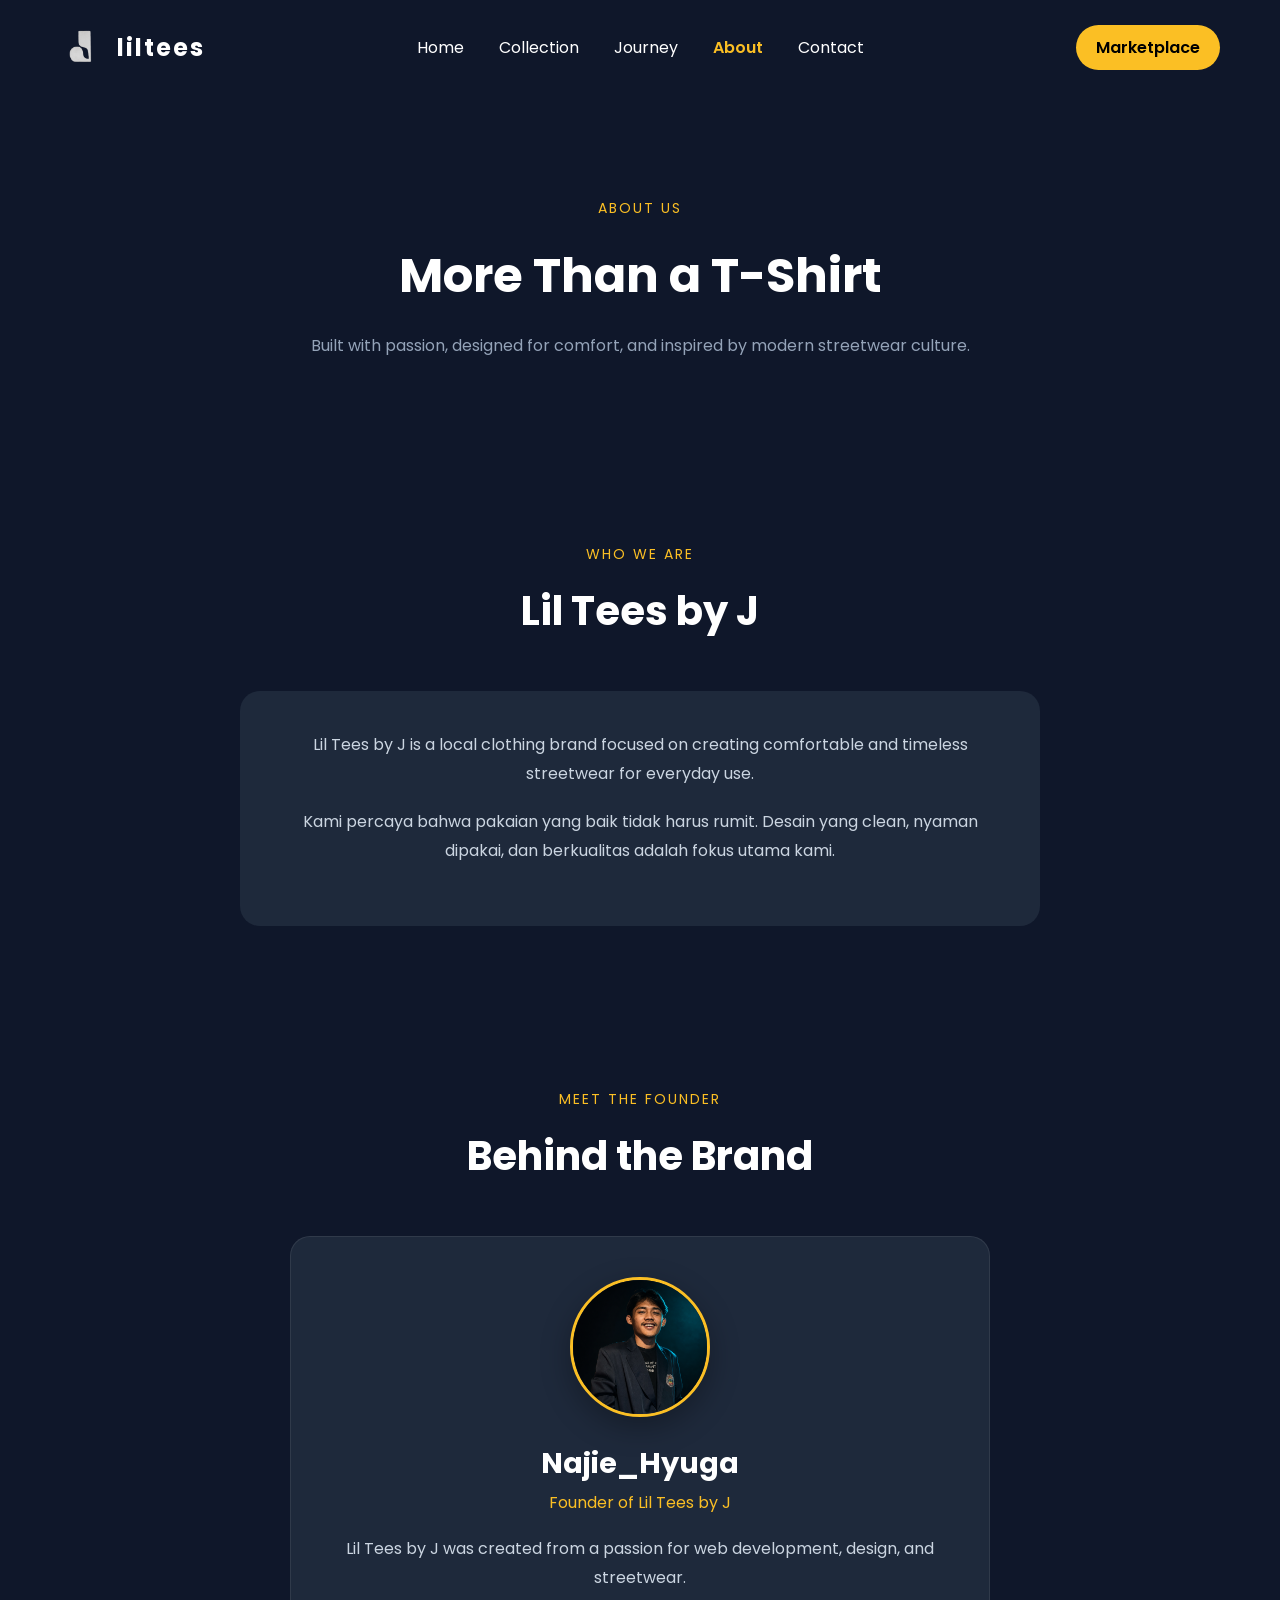
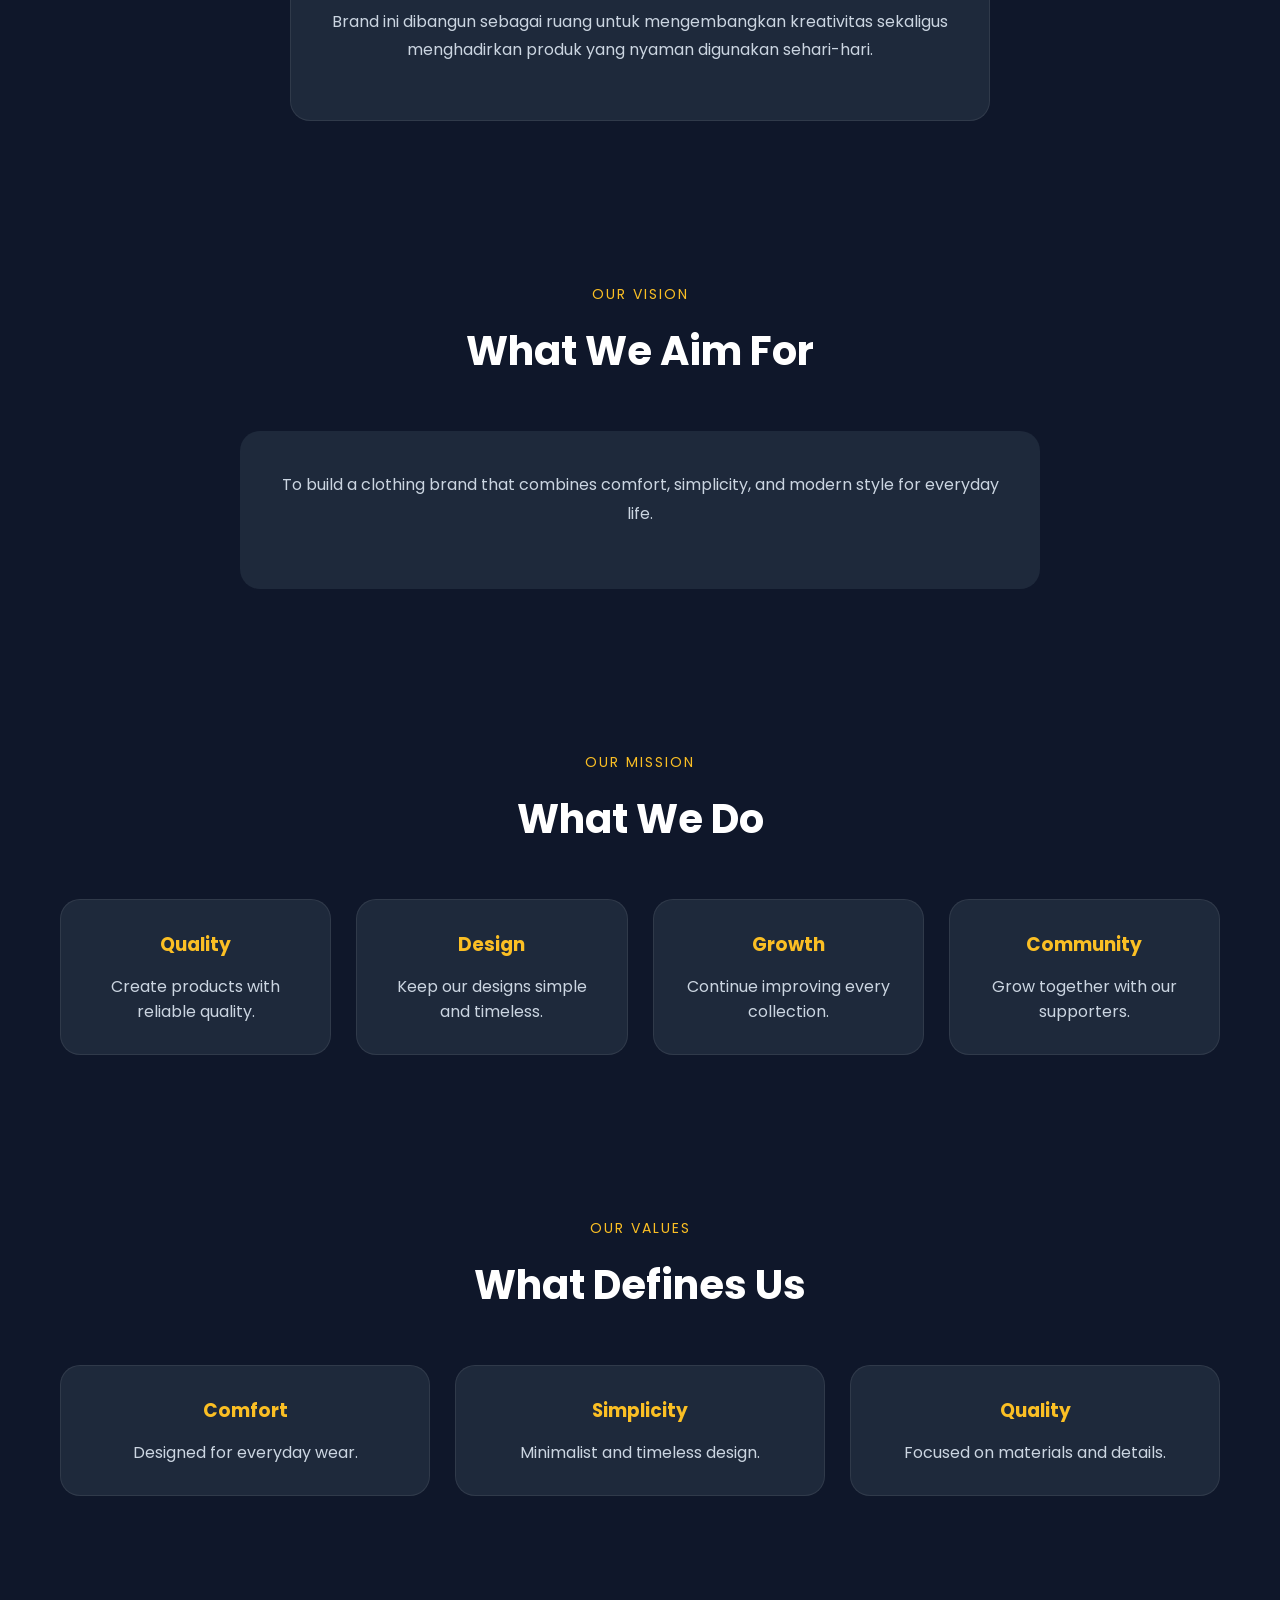
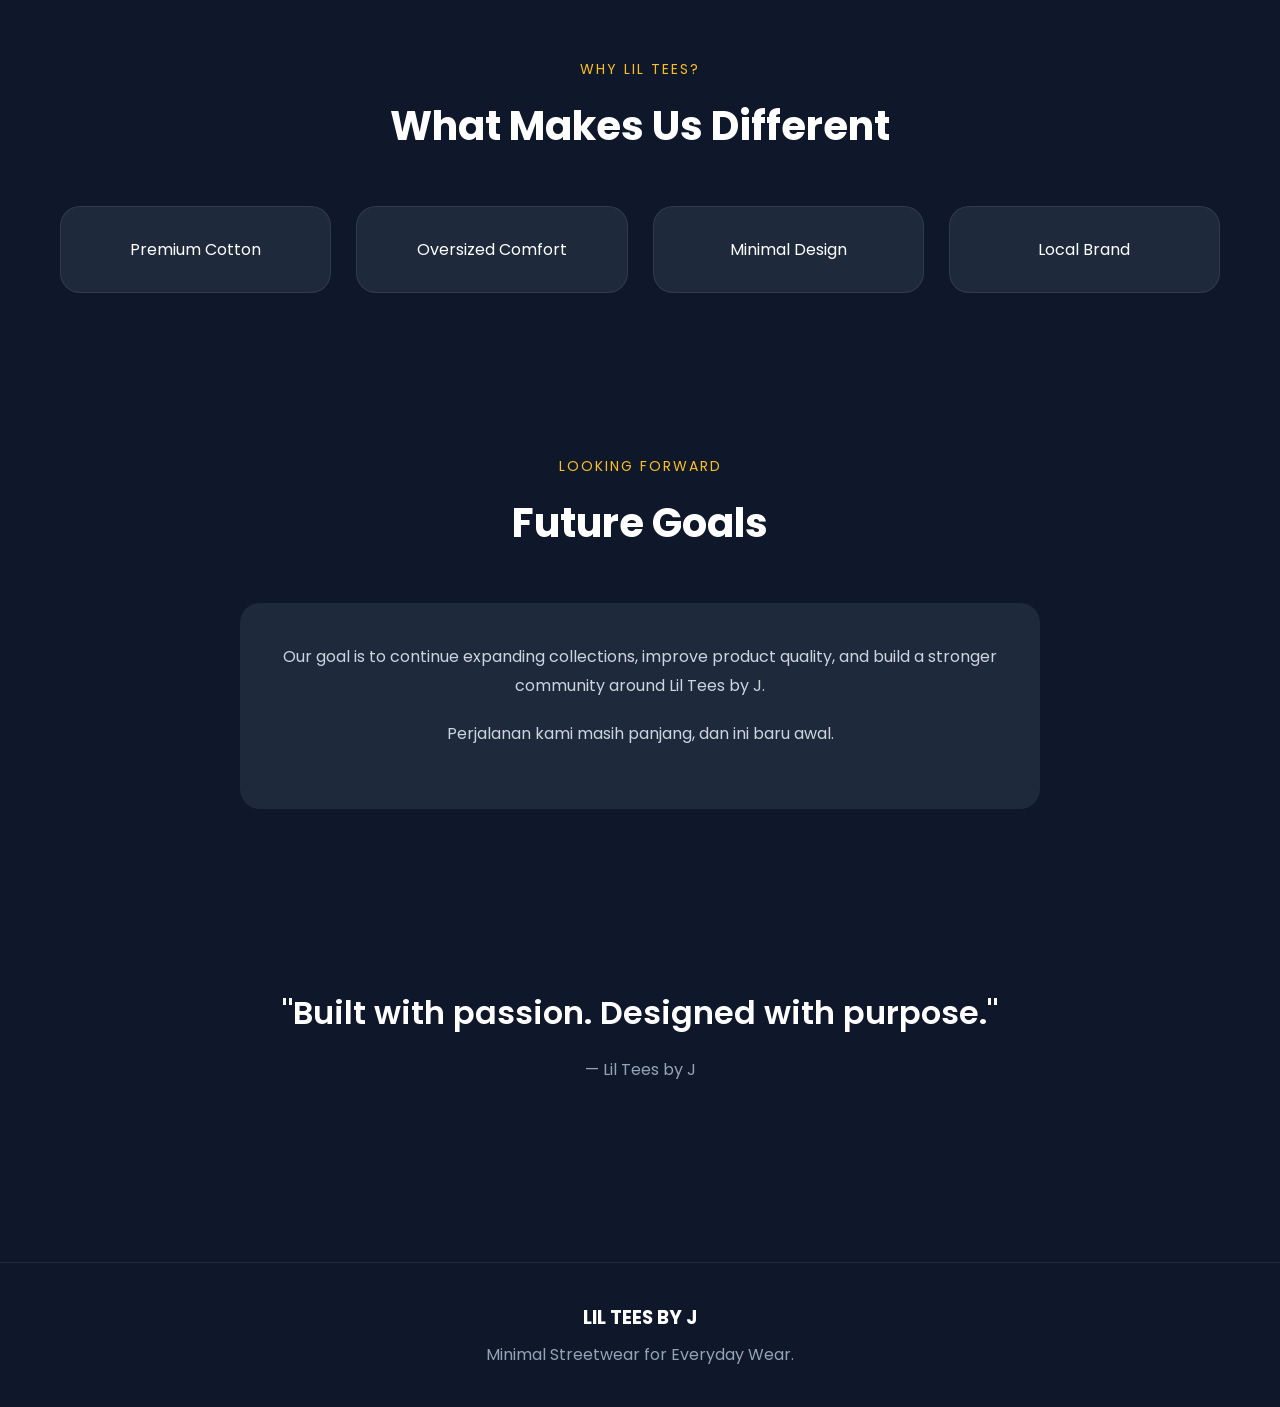
==== about.html @ be2c329d "initial commit" ====
<!DOCTYPE html>
<html lang="id">
<head>
    <meta charset="UTF-8">
    <meta name="viewport" content="width=device-width, initial-scale=1.0">
    <title>About | Lil Tees by J</title>

    <link rel="stylesheet" href="style.css">

    <link href="https://fonts.googleapis.com/css2?family=Poppins:wght@300;400;500;600;700&display=swap" rel="stylesheet">
</head>
<body>

<header>

    <nav class="navbar">

        <div class="logo">
            <a href="index.html">
            
                <img src="images/logofooter.png" alt="Lil Tees Logo">
        
                <span>liltees</span>
        
            </a>
        </div>

        <ul class="nav-links">
            <li><a href="index.html">Home</a></li>
            <li><a href="collection.html">Collection</a></li>
            <li><a href="journey.html">Journey</a></li>
            <li><a class="active" href="about.html">About</a></li>
            <li><a href="contact.html">Contact</a></li>
        </ul>

        <a href="marketplace.html" class="market-btn">
            Marketplace
        </a>

    </nav>

</header>

<!-- HERO -->

<section class="about-hero">

    <span>ABOUT US</span>

    <h1>
        More Than a T-Shirt
    </h1>

    <p>
        Built with passion, designed for comfort,
        and inspired by modern streetwear culture.
    </p>

</section>

<!-- WHO WE ARE -->

<section class="about-section">

    <div class="section-title">
        <span>WHO WE ARE</span>
        <h2>Lil Tees by J</h2>
    </div>

    <div class="about-card">

        <p>
            Lil Tees by J is a local clothing brand focused on
            creating comfortable and timeless streetwear for
            everyday use.
        </p>

        <p>
            Kami percaya bahwa pakaian yang baik tidak harus
            rumit. Desain yang clean, nyaman dipakai, dan
            berkualitas adalah fokus utama kami.
        </p>

    </div>

</section>

<!-- FOUNDER -->

<section class="about-section">

    <div class="section-title">
        <span>MEET THE FOUNDER</span>
        <h2>Behind the Brand</h2>
    </div>

    <div class="founder-card">

        <!-- Nanti bisa diganti foto owner -->
        <img src="images/profil1.png" alt="Najie_Hyuga" class="founder-photo">

        <h3>Najie_Hyuga</h3>

        <span>Founder of Lil Tees by J</span>

        <p>
            Lil Tees by J was created from a passion for
            web development, design, and streetwear.
        </p>

        <p>
            Brand ini dibangun sebagai ruang untuk
            mengembangkan kreativitas sekaligus menghadirkan
            produk yang nyaman digunakan sehari-hari.
        </p>

    </div>

</section>

<!-- VISION -->

<section class="about-section">

    <div class="section-title">
        <span>OUR VISION</span>
        <h2>What We Aim For</h2>
    </div>

    <div class="about-card">

        <p>
            To build a clothing brand that combines comfort,
            simplicity, and modern style for everyday life.
        </p>

    </div>

</section>

<!-- MISSION -->

<section class="about-section">

    <div class="section-title">
        <span>OUR MISSION</span>
        <h2>What We Do</h2>
    </div>

    <div class="mission-grid">

        <div class="mission-card">
            <h3>Quality</h3>
            <p>Create products with reliable quality.</p>
        </div>

        <div class="mission-card">
            <h3>Design</h3>
            <p>Keep our designs simple and timeless.</p>
        </div>

        <div class="mission-card">
            <h3>Growth</h3>
            <p>Continue improving every collection.</p>
        </div>

        <div class="mission-card">
            <h3>Community</h3>
            <p>Grow together with our supporters.</p>
        </div>

    </div>

</section>

<!-- VALUES -->

<section class="about-section">

    <div class="section-title">
        <span>OUR VALUES</span>
        <h2>What Defines Us</h2>
    </div>

    <div class="values-grid">

        <div class="value-card">
            <h3>Comfort</h3>
            <p>Designed for everyday wear.</p>
        </div>

        <div class="value-card">
            <h3>Simplicity</h3>
            <p>Minimalist and timeless design.</p>
        </div>

        <div class="value-card">
            <h3>Quality</h3>
            <p>Focused on materials and details.</p>
        </div>

    </div>

</section>

<!-- WHY US -->

<section class="about-section">

    <div class="section-title">
        <span>WHY LIL TEES?</span>
        <h2>What Makes Us Different</h2>
    </div>

    <div class="why-grid">

        <div class="why-card">Premium Cotton</div>
        <div class="why-card">Oversized Comfort</div>
        <div class="why-card">Minimal Design</div>
        <div class="why-card">Local Brand</div>

    </div>

</section>

<!-- FUTURE -->

<section class="about-section">

    <div class="section-title">
        <span>LOOKING FORWARD</span>
        <h2>Future Goals</h2>
    </div>

    <div class="about-card">

        <p>
            Our goal is to continue expanding collections,
            improve product quality, and build a stronger
            community around Lil Tees by J.
        </p>

        <p>
            Perjalanan kami masih panjang, dan ini baru awal.
        </p>

    </div>

</section>

<!-- QUOTE -->

<section class="quote-section">

    <blockquote>
        "Built with passion. Designed with purpose."
    </blockquote>

    <p>
        — Lil Tees by J
    </p>

</section>

<footer>

    <h3>LIL TEES BY J</h3>

    <p>
        Minimal Streetwear for Everyday Wear.
    </p>

</footer>

</body>
</html>
---- style.css ----
/* ===================================
   GLOBAL
=================================== */

*{
    margin:0;
    padding:0;
    box-sizing:border-box;
    font-family:'Poppins',sans-serif;
}

html{
    scroll-behavior:smooth;
}

body{
    background:#0f172a;
    color:white;
    min-height:100vh;
}

.active{
    color:#fbbf24 !important;
    font-weight:600;
}

/* ===================================
   NAVBAR
=================================== */

.navbar{
    max-width:1200px;
    margin:auto;
    padding:25px 20px;

    display:flex;
    justify-content:space-between;
    align-items:center;
}

.logo a{
    display:flex;
    align-items:center;
    gap:12px;

    text-decoration:none;
    color:white;

    font-size:1.5rem;
    font-weight:700;
    letter-spacing:2px;
}

.logo:hover img{
    transform:rotate(5deg) scale(1.05);
}

.logo img{
    width:45px;
    height:45px;

    object-fit:contain;

    transition:.3s ease;
}

.nav-links{
    display:flex;
    gap:35px;
    list-style:none;
}

.nav-links a{
    text-decoration:none;
    color:white;
    transition:.3s ease;
}

.nav-links a:hover{
    color:#fbbf24;
}

.market-btn{
    text-decoration:none;
    color:black;
    background:#fbbf24;
    padding:10px 20px;
    border-radius:50px;
    font-weight:600;
    transition:.3s ease;
}

.market-btn:hover{
    transform:translateY(-2px);
}

/* ===================================
   HERO
=================================== */

.hero{
    max-width:1200px;
    margin:auto;
    min-height:85vh;

    display:flex;
    align-items:center;
    justify-content:space-between;

    padding:20px;
}

.hero-content{
    flex:1;
}

.tag{
    color:#fbbf24;
    font-size:14px;
    letter-spacing:2px;
}

.hero-content h1{
    font-size:4rem;
    line-height:1.1;
    margin:20px 0;
}

.hero-content p{
    max-width:500px;
    color:#cbd5e1;
    line-height:1.8;
    margin-bottom:30px;
}

.hero-features{
    display:flex;
    gap:15px;
    margin:20px 0;
    flex-wrap:wrap;
}

.hero-features span{
    background:#1e293b;
    padding:8px 15px;
    border-radius:50px;
    font-size:14px;
}

.hero-buttons{
    display:flex;
    gap:15px;
}

.btn-primary{
    background:#fbbf24;
    color:black;
    padding:14px 28px;
    border-radius:50px;
    text-decoration:none;
    font-weight:600;
    transition:.3s ease;
}

.btn-primary:hover{
    transform:translateY(-3px);
}

.btn-secondary{
    border:1px solid white;
    color:white;
    padding:14px 28px;
    border-radius:50px;
    text-decoration:none;
    transition:.3s ease;
}

.btn-secondary:hover{
    background:white;
    color:#0f172a;
}

.hero-image{
    flex:1;
    display:flex;
    justify-content:center;
}

.hero-image img{
    width:100%;
    max-width:500px;
}

/* ===================================
   SECTION TITLE
=================================== */

.section-title{
    text-align:center;
    margin-bottom:50px;
}

.section-title span{
    color:#fbbf24;
    font-size:14px;
    letter-spacing:2px;
}

.section-title h2{
    font-size:2.5rem;
    margin:15px 0;
}

.section-title p{
    color:#94a3b8;
}

/* ===================================
   FEATURED PRODUCT
=================================== */

.featured{
    max-width:1200px;
    margin:auto;
    padding:100px 20px;
}

.featured-card{
    max-width:450px;
    margin:auto;

    background:#1e293b;
    padding:35px;

    border-radius:20px;

    border:1px solid rgba(255,255,255,.08);

    transition:.4s ease;
}

.featured-card:hover{
    transform:translateY(-10px);

    border-color:#fbbf24;

    box-shadow:
        0 15px 40px rgba(0,0,0,.35);
}

.featured-card img{
    width:320px;
    max-width:100%;

    display:block;
    margin:auto auto 25px;

    transition:.4s ease;
}

.featured-card:hover img{
    transform:scale(1.08);
}

.featured-card h3{
    font-size:1.8rem;
    margin-bottom:15px;
}

.featured-card p{
    color:#cbd5e1;
    line-height:1.8;

    margin-bottom:30px;
}

.featured-card .btn-primary{
    display:inline-block;
}

/* ===================================
   ABOUT PREVIEW
=================================== */

.about-preview{
    max-width:900px;
    margin:auto;
    padding:100px 20px;
    text-align:center;
}

.about-preview p{
    max-width:700px;
    margin:20px auto 35px;

    color:#cbd5e1;
    line-height:1.8;
}

/* ===================================
   MARKETPLACE PAGE
=================================== */

.marketplace-page{
    max-width:1200px;
    margin:auto;
    padding:100px 20px;
    text-align:center;
}

.marketplace-page h1{
    font-size:3rem;
    margin-bottom:15px;
}

.marketplace-page p{
    color:#cbd5e1;
}

.market-grid{
    margin-top:50px;

    display:grid;
    grid-template-columns:repeat(auto-fit,minmax(220px,1fr));
    gap:25px;
}

.market-card{
    background:#1e293b;

    padding:30px;

    border-radius:20px;

    text-decoration:none;
    color:white;

    border:1px solid rgba(255,255,255,.08);

    transition:.3s ease;
}

.market-card:hover{
    transform:translateY(-8px);
    border-color:#fbbf24;
}

.market-card img{
    width:80px;
    margin-bottom:15px;
}

.market-card h3{
    margin-top:10px;
}

/* ===================================
   FOOTER
=================================== */

footer{
    text-align:center;
    padding:40px 20px;

    border-top:1px solid rgba(255,255,255,.08);

    margin-top:80px;
}

footer h3{
    margin-bottom:10px;
}

footer p{
    color:#94a3b8;
    margin-top:10px;
}

/* ===================================
   COLLECTION PAGE
=================================== */

.collection-header{
    max-width:900px;
    margin:auto;
    padding:100px 20px 60px;
    text-align:center;
}

.collection-header span{
    color:#fbbf24;
    font-size:14px;
    letter-spacing:2px;
}

.collection-header h1{
    font-size:3rem;
    margin:20px 0;
}

.collection-header p{
    color:#94a3b8;
    line-height:1.8;
}

/* ===================================
   AVAILABLE PRODUCT
=================================== */

.available-product{
    max-width:1200px;
    margin:auto;
    padding:40px 20px 100px;
}

.available-card{
    max-width:500px;
    margin:auto;

    background:#1e293b;

    padding:40px;

    border-radius:20px;

    border:1px solid rgba(255,255,255,.08);

    text-align:center;

    transition:.4s ease;
}

.available-card:hover{
    transform:translateY(-10px);

    border-color:#fbbf24;

    box-shadow:
        0 15px 40px rgba(0,0,0,.35);
}

.available-card img{
    width:350px;
    max-width:100%;

    display:block;
    margin:auto auto 25px;

    transition:.4s ease;
}

.available-card:hover img{
    transform:scale(1.08);
}

.available-card h3{
    margin-bottom:15px;
}

.available-card p{
    color:#cbd5e1;
    line-height:1.8;

    margin-bottom:20px;
}

.price{
    font-size:2rem;
    font-weight:700;

    margin-bottom:30px;

    color:#fbbf24;
}

/* ===================================
   UPCOMING COLLECTION
=================================== */

.upcoming{
    max-width:1200px;
    margin:auto;
    padding:100px 20px;
}

.upcoming-grid{
    display:grid;
    grid-template-columns:repeat(3,1fr);
    gap:30px;
}

.coming-card{
    position:relative;

    background:#1e293b;

    border-radius:20px;

    overflow:hidden;

    border:1px solid rgba(255,255,255,.08);

    transition:.3s ease;

    text-align:center;
}

.coming-card:hover{
    transform:translateY(-8px);

    border-color:#fbbf24;
}

.coming-card img{
    width:100%;
    height:350px;

    object-fit:cover;

    filter:blur(4px) grayscale(100%);

    transition:.4s ease;
}

.coming-card:hover img{
    filter:blur(2px) grayscale(60%);
}

.coming-overlay{
    position:absolute;

    top:20px;
    right:20px;

    background:#fbbf24;
    color:black;

    padding:8px 15px;

    border-radius:50px;

    font-size:13px;
    font-weight:600;
}

.coming-card h3{
    padding:20px;
}

/* ===================================
   COLLECTION STATUS
=================================== */

.collection-status{
    max-width:800px;
    margin:auto;
    padding:100px 20px;
}

.status-list{
    display:flex;
    flex-direction:column;
    gap:20px;
}

.status-item{
    background:#1e293b;

    padding:20px 25px;

    border-radius:15px;

    display:flex;
    align-items:center;

    gap:15px;

    border:1px solid rgba(255,255,255,.08);
}

.status-item span{
    color:#fbbf24;

    font-size:1.2rem;
    font-weight:700;
}

.status-item p{
    color:white;
}

/* ===================================
   JOURNEY PAGE
=================================== */

.journey-hero{
    max-width:900px;
    margin:auto;
    text-align:center;
    padding:100px 20px;
}

.journey-hero span{
    color:#fbbf24;
    letter-spacing:2px;
    font-size:14px;
}

.journey-hero h1{
    font-size:3rem;
    margin:20px 0;
}

.journey-hero p{
    color:#94a3b8;
    line-height:1.8;
}

.origin,
.timeline,
.process,
.progress-section,
.quote-section{
    max-width:1200px;
    margin:auto;
    padding:100px 20px;
}

.origin-card{
    max-width:800px;
    margin:auto;
    text-align:center;

    background:#1e293b;
    padding:40px;
    border-radius:20px;
}

.origin-card p{
    line-height:1.8;
    color:#cbd5e1;
}

.timeline-container{
    display:grid;
    gap:25px;
}

.timeline-item{
    background:#1e293b;
    padding:25px;
    border-radius:20px;
    border-left:4px solid #fbbf24;
}

.timeline-item h3{
    color:#fbbf24;
    margin-bottom:10px;
}

.timeline-item h4{
    margin-bottom:10px;
}

.timeline-item p{
    color:#cbd5e1;
}

.process-grid{
    display:grid;
    grid-template-columns:repeat(5,1fr);
    gap:20px;
}

.process-card{
    background:#1e293b;
    padding:30px;
    border-radius:20px;
    text-align:center;
}

.process-card h3{
    color:#fbbf24;
    font-size:2rem;
    margin-bottom:10px;
}

.progress-item{
    margin-bottom:25px;
}

.progress-item p{
    margin-bottom:10px;
}

.progress-bar{
    height:12px;
    background:#1e293b;
    border-radius:50px;
    overflow:hidden;
}

.progress-fill{
    height:100%;
    background:#fbbf24;
    border-radius:50px;
}

.quote-section{
    text-align:center;
}

.quote-section blockquote{
    font-size:2rem;
    font-weight:600;
    margin-bottom:20px;
}

.quote-section p{
    color:#94a3b8;
}

/* ===================================
   ABOUT PAGE
=================================== */

.about-hero{
    max-width:900px;
    margin:auto;
    text-align:center;
    padding:100px 20px;
}

.about-hero span{
    color:#fbbf24;
    letter-spacing:2px;
    font-size:14px;
}

.about-hero h1{
    font-size:3rem;
    margin:20px 0;
}

.about-hero p{
    color:#94a3b8;
    line-height:1.8;
}

.about-section{
    max-width:1200px;
    margin:auto;
    padding:80px 20px;
}

.about-card{
    max-width:800px;
    margin:auto;

    background:#1e293b;

    padding:40px;

    border-radius:20px;

    text-align:center;
}

.founder-card{
    max-width:700px;
    margin:auto;

    background:#1e293b;

    padding:40px;

    border-radius:20px;

    text-align:center;

    border:1px solid rgba(255,255,255,.08);

    transition:.3s ease;
}

.founder-card:hover{
    transform:translateY(-8px);
    border-color:#fbbf24;
}

.founder-photo{
    width:140px;
    height:140px;

    object-fit:cover;

    border-radius:50%;

    display:block;

    margin:0 auto 25px;

    border:3px solid #fbbf24;

    transition:.3s ease;
}

.founder-card:hover .founder-photo{
    transform:scale(1.05);
}

.founder-photo{
    box-shadow:
        0 10px 30px rgba(0,0,0,.3);
}

.founder-card h3{
    font-size:1.8rem;
    margin-bottom:5px;
}

.founder-card span{
    color:#fbbf24;
    display:block;
    margin-bottom:20px;
}

.founder-card p{
    color:#cbd5e1;
    line-height:1.8;
    margin-bottom:15px;
}

.about-card p{
    color:#cbd5e1;
    line-height:1.8;
    margin-bottom:20px;
}

.mission-grid,
.values-grid,
.why-grid{
    display:grid;
    gap:25px;
}

.mission-grid{
    grid-template-columns:repeat(4,1fr);
}

.values-grid{
    grid-template-columns:repeat(3,1fr);
}

.why-grid{
    grid-template-columns:repeat(4,1fr);
}

.mission-card,
.value-card,
.why-card{
    background:#1e293b;

    padding:30px;

    border-radius:20px;

    text-align:center;

    border:1px solid rgba(255,255,255,.08);

    transition:.3s ease;
}

.mission-card:hover,
.value-card:hover,
.why-card:hover{
    transform:translateY(-8px);
    border-color:#fbbf24;
}

.mission-card h3,
.value-card h3{
    color:#fbbf24;
    margin-bottom:15px;
}

.mission-card p,
.value-card p{
    color:#cbd5e1;
}

/* ===================================
   CONTACT PAGE
=================================== */

.contact-hero{
    max-width:900px;
    margin:auto;
    text-align:center;
    padding:100px 20px;
}

.contact-hero span{
    color:#fbbf24;
    letter-spacing:2px;
    font-size:14px;
}

.contact-hero h1{
    font-size:3rem;
    margin:20px 0;
}

.contact-hero p{
    color:#94a3b8;
    line-height:1.8;
}

.contact-section{
    max-width:1200px;
    margin:auto;
    padding:50px 20px 100px;
}

.contact-grid{
    display:grid;
    grid-template-columns:repeat(2,1fr);
    gap:25px;
}

.contact-card{
    background:#1e293b;

    padding:35px;

    border-radius:20px;

    text-decoration:none;
    color:white;

    text-align:center;

    border:1px solid rgba(255,255,255,.08);

    display:flex;
    flex-direction:column;
    align-items:center;
    justify-content:center;

    min-height:250px;

    transition:.3s ease;
}

.contact-card img{
    width:70px;
    height:70px;

    object-fit:contain;

    margin-bottom:20px;

    transition:.3s ease;
}

.contact-card:hover img{
    transform:scale(1.1);
}

.contact-card h3{
    color:#fbbf24;

    margin-bottom:10px;
}

.contact-card p{
    color:#cbd5e1;
}

.contact-card:hover{
    transform:translateY(-8px);

    border-color:#fbbf24;
}

.contact-card h3{
    color:#fbbf24;

    margin-bottom:10px;
}

.contact-card p{
    color:#cbd5e1;
}

.business-hours{
    max-width:800px;
    margin:auto;
    padding:100px 20px;
}

.hours-card{
    background:#1e293b;

    padding:35px;

    border-radius:20px;

    text-align:center;
}

.hours-card p{
    color:#94a3b8;
    margin-bottom:10px;
}

.hours-card h3{
    color:#fbbf24;
}

/* ===================================
   MOBILE
=================================== */

@media(max-width:768px){
    .collection-header h1{
        font-size:2.2rem;
    }
    
    .available-card{
        padding:25px;
    }
    
    .available-card img{
        width:260px;
    }
    
    .upcoming-grid{
        grid-template-columns:1fr;
    }
    
    .coming-card img{
        height:280px;
    }
    
    .price{
        font-size:1.6rem;
    }
    
    .status-item{
        flex-direction:row;
        align-items:center;
    }

    .navbar{
        flex-direction:column;
        gap:20px;
    }

    .nav-links{
        gap:15px;
        flex-wrap:wrap;
        justify-content:center;
    }

    .hero{
        flex-direction:column;
        text-align:center;
        padding-top:40px;
    }

    .hero-content h1{
        font-size:2.5rem;
    }

    .hero-content p{
        margin:auto;
        margin-bottom:30px;
    }

    .hero-features{
        justify-content:center;
    }

    .hero-buttons{
        justify-content:center;
        flex-wrap:wrap;
    }

    .hero-image{
        margin-top:40px;
    }

    .section-title h2{
        font-size:2rem;
    }

    .featured-card{
        padding:25px;
    }

    .featured-card img{
        width:260px;
    }

    .marketplace-page h1{
        font-size:2rem;
    }
    .journey-hero h1{
        font-size:2.2rem;
    }
    
    .process-grid{
        grid-template-columns:1fr;
    }
    
    .quote-section blockquote{
        font-size:1.5rem;
    }
    .about-hero h1{
        font-size:2.2rem;
    }
    
    .mission-grid,
    .values-grid,
    .why-grid{
        grid-template-columns:1fr;
    }
    .contact-hero h1{
        font-size:2.2rem;
    }
    
    .contact-grid{
        grid-template-columns:1fr;
    }
}
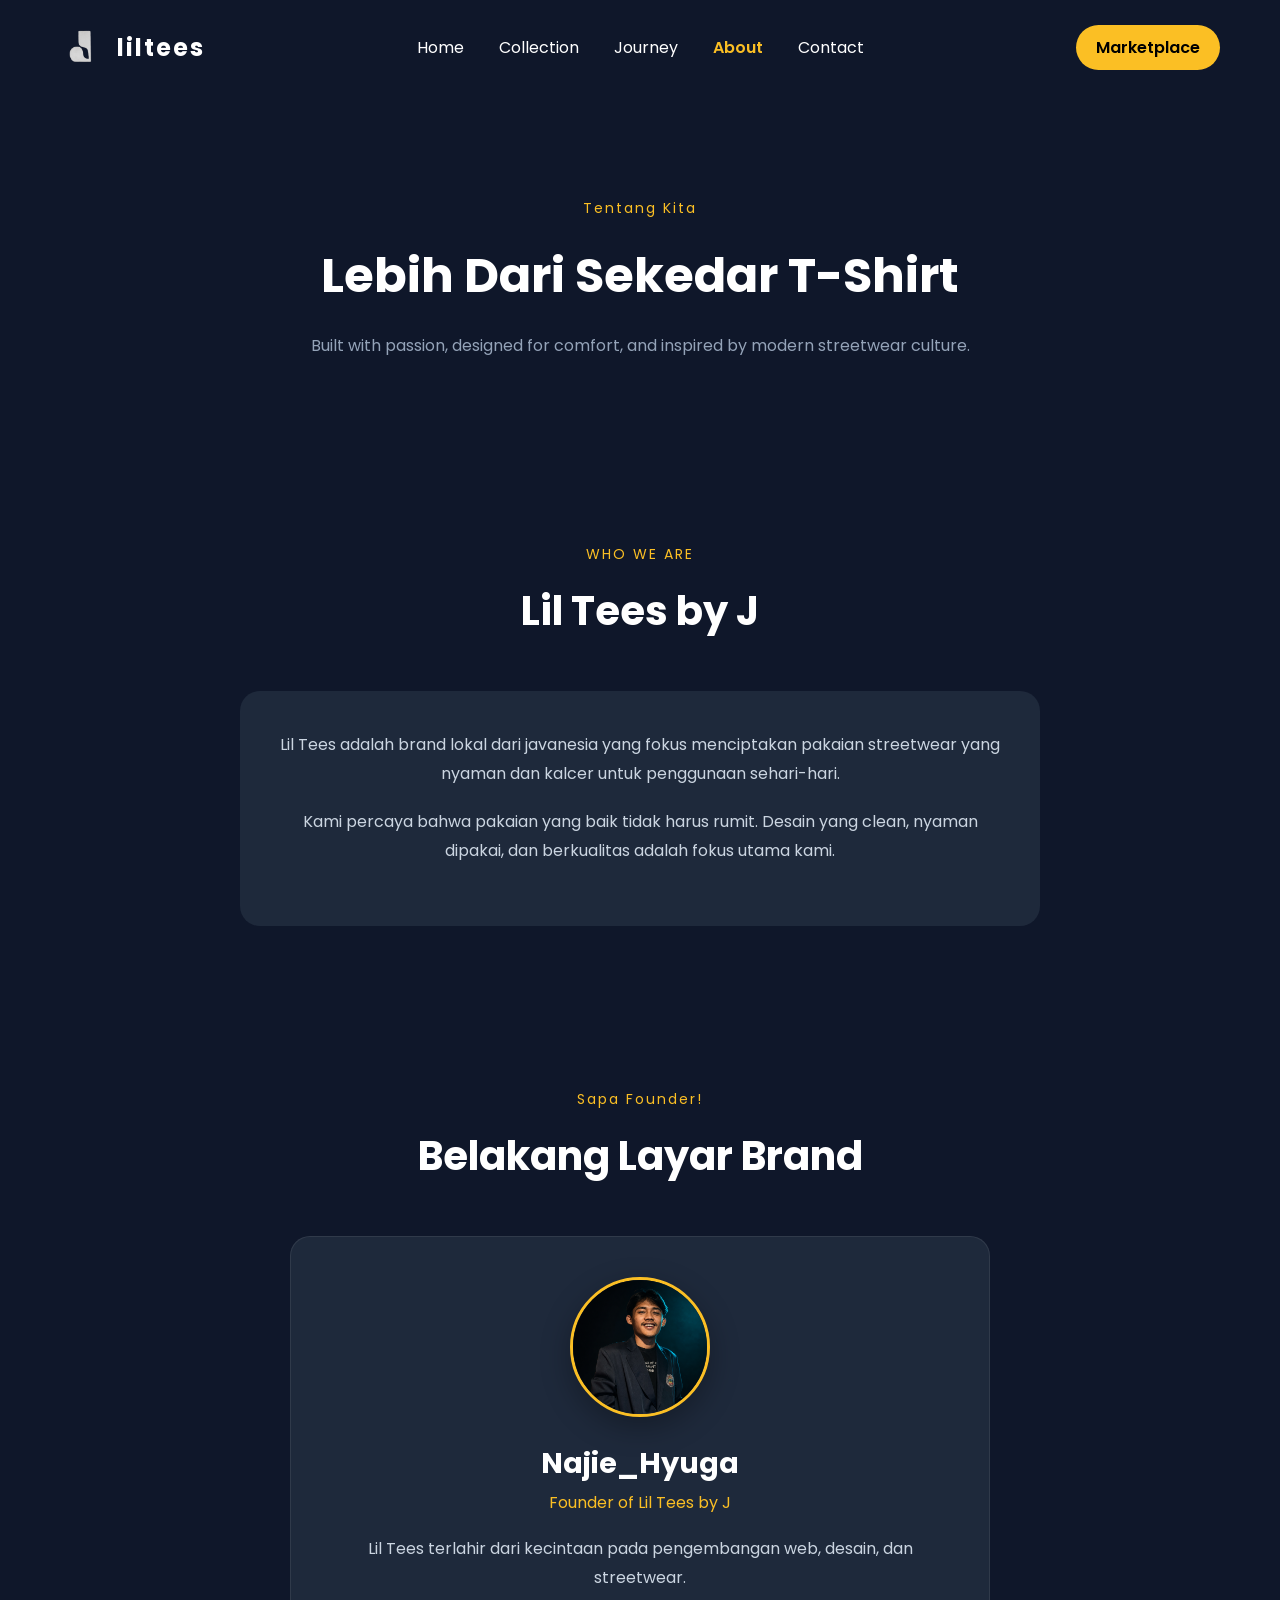
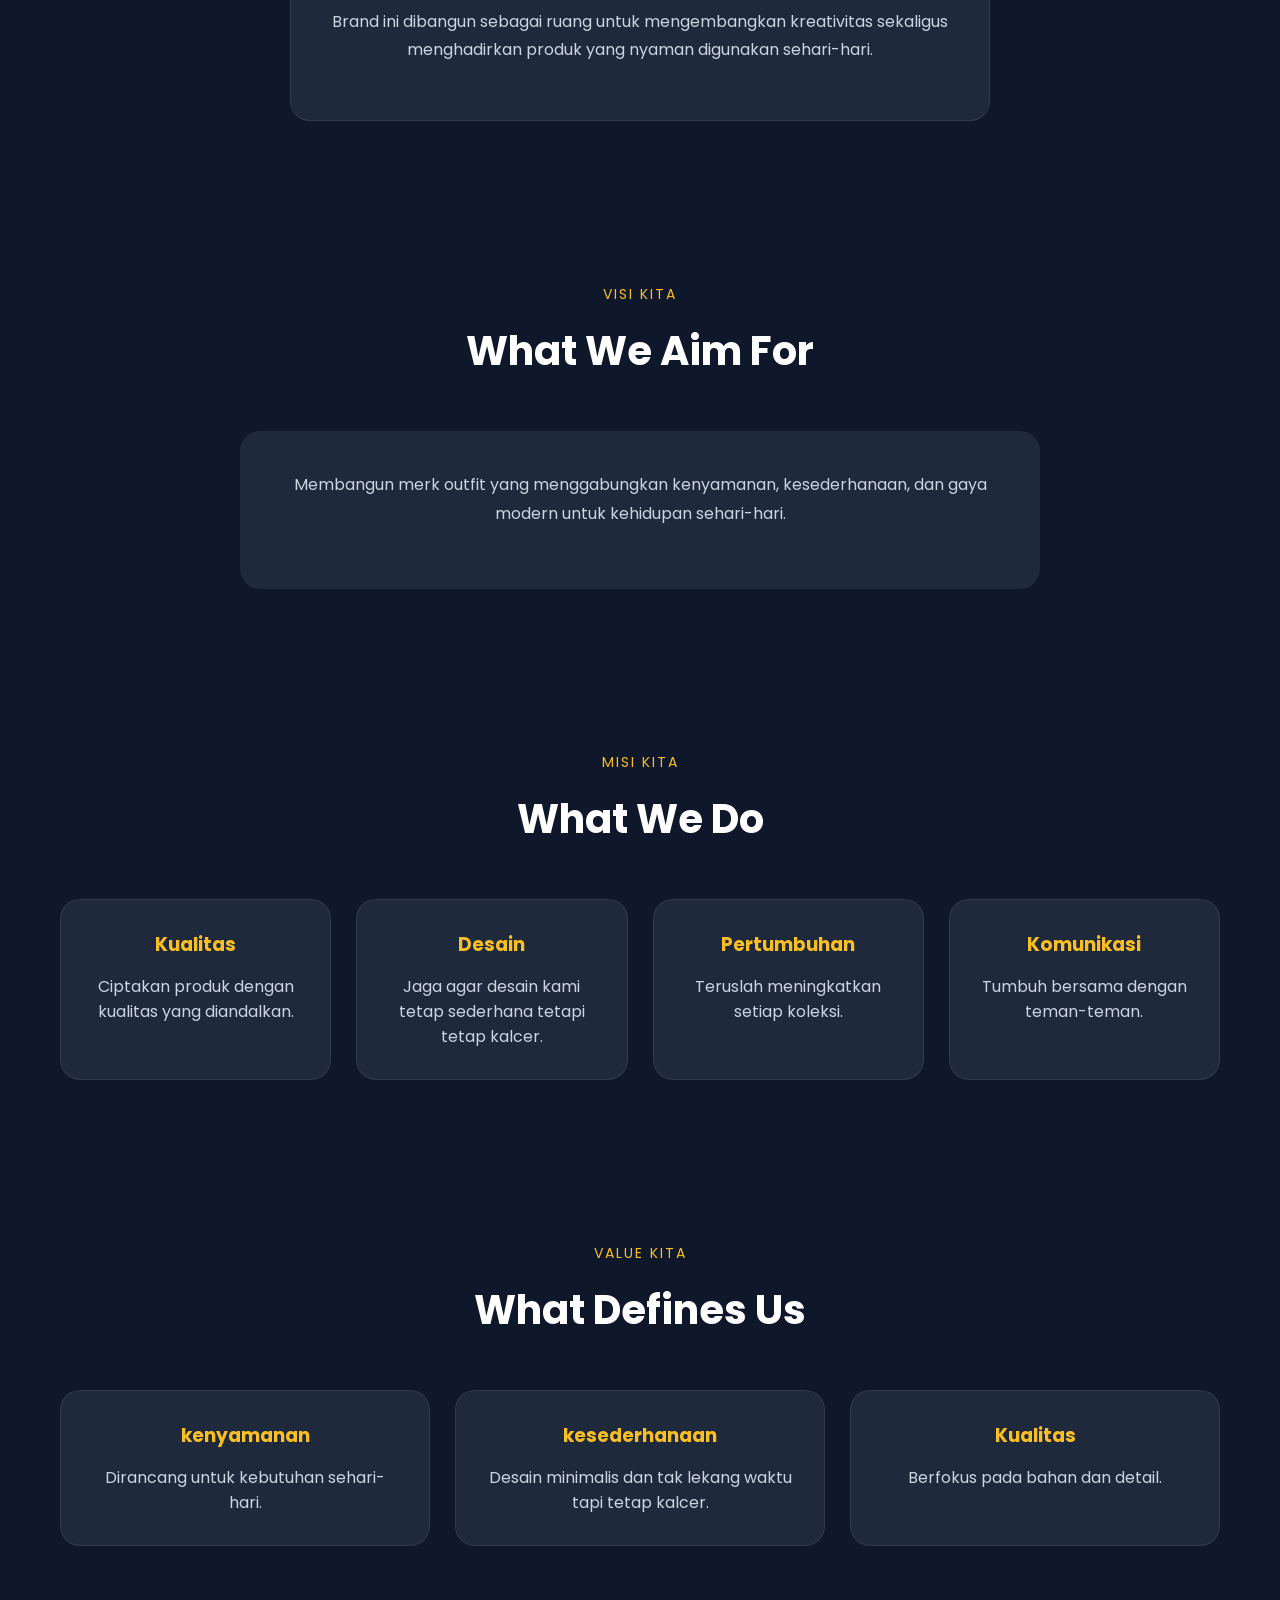
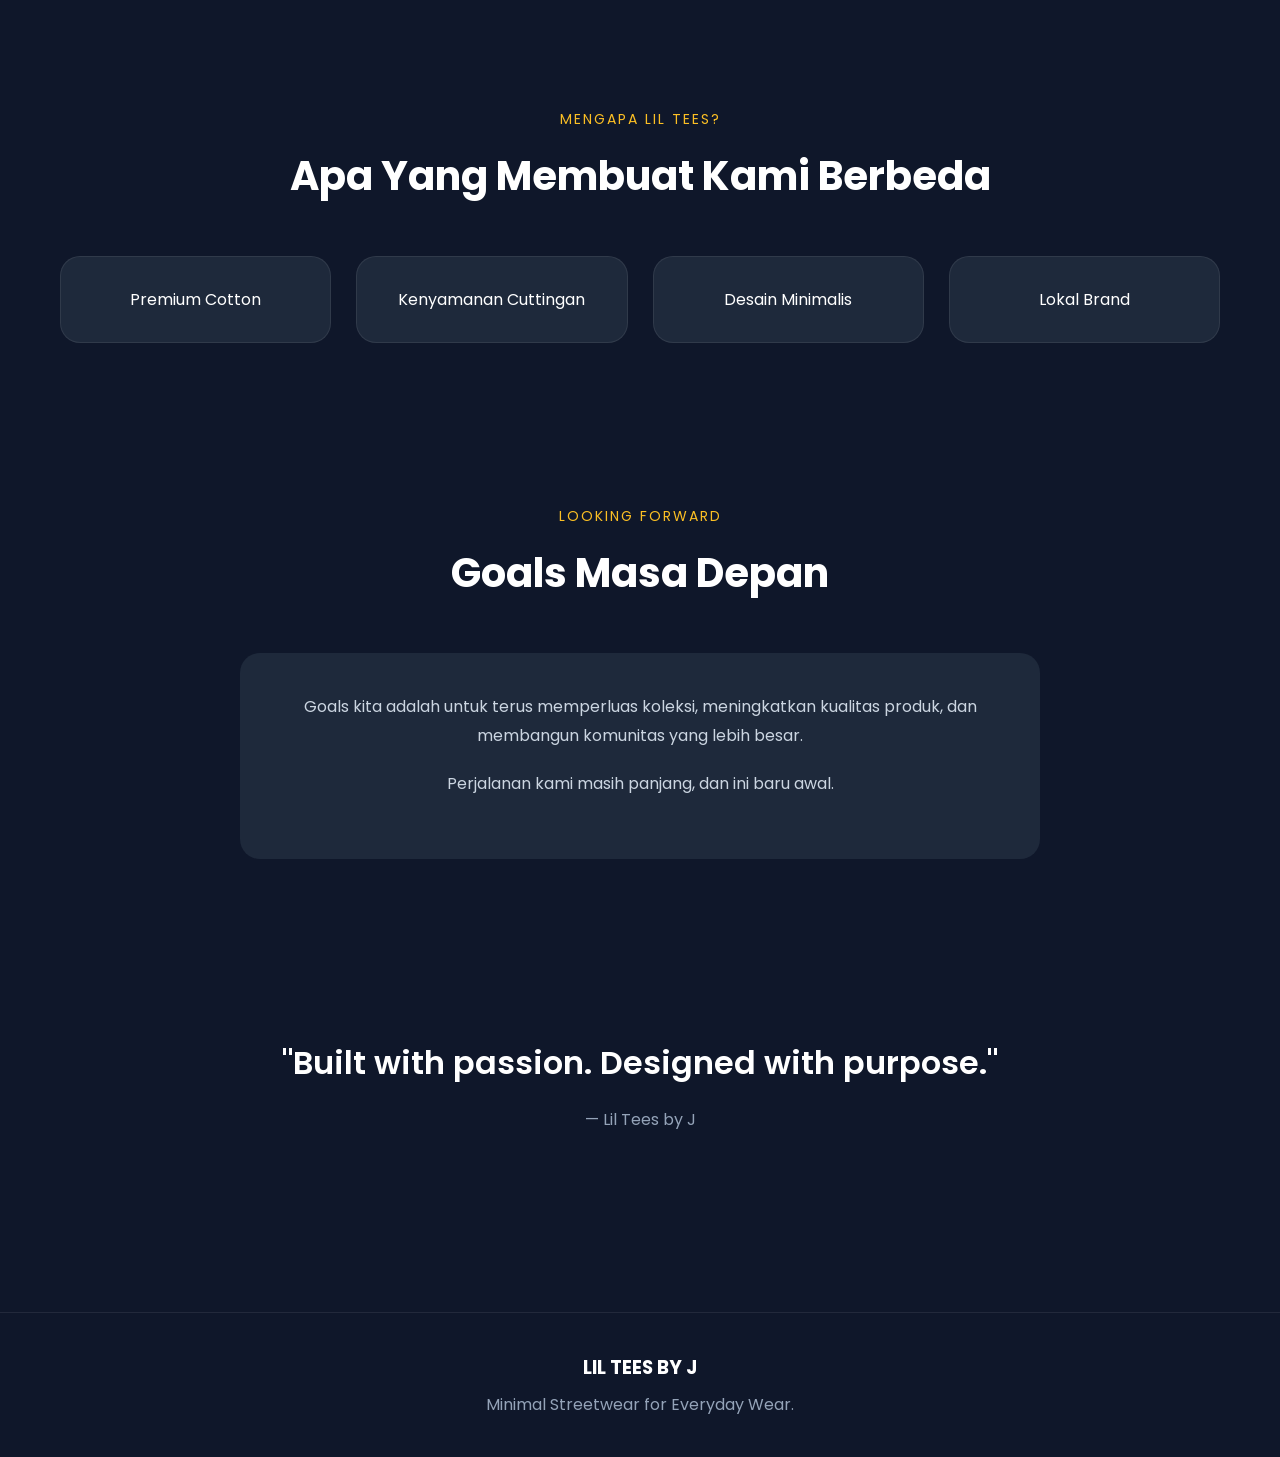
==== commit d396e2b8: "update again" ====
--- a/about.html
+++ b/about.html
@@ -45,10 +45,10 @@
 
 <section class="about-hero">
 
-    <span>ABOUT US</span>
+    <span>Tentang Kita</span>
 
     <h1>
-        More Than a T-Shirt
+        Lebih Dari Sekedar T-Shirt
     </h1>
 
     <p>
@@ -70,9 +70,7 @@
     <div class="about-card">
 
         <p>
-            Lil Tees by J is a local clothing brand focused on
-            creating comfortable and timeless streetwear for
-            everyday use.
+            Lil Tees adalah brand lokal dari javanesia yang fokus menciptakan pakaian streetwear yang nyaman dan kalcer untuk penggunaan sehari-hari.
         </p>
 
         <p>
@@ -90,8 +88,8 @@
 <section class="about-section">
 
     <div class="section-title">
-        <span>MEET THE FOUNDER</span>
-        <h2>Behind the Brand</h2>
+        <span>Sapa Founder!</span>
+        <h2>Belakang Layar Brand</h2>
     </div>
 
     <div class="founder-card">
@@ -104,8 +102,7 @@
         <span>Founder of Lil Tees by J</span>
 
         <p>
-            Lil Tees by J was created from a passion for
-            web development, design, and streetwear.
+            Lil Tees terlahir dari kecintaan pada pengembangan web, desain, dan streetwear.
         </p>
 
         <p>
@@ -123,15 +120,14 @@
 <section class="about-section">
 
     <div class="section-title">
-        <span>OUR VISION</span>
+        <span>VISI KITA</span>
         <h2>What We Aim For</h2>
     </div>
 
     <div class="about-card">
 
         <p>
-            To build a clothing brand that combines comfort,
-            simplicity, and modern style for everyday life.
+            Membangun merk outfit yang menggabungkan kenyamanan, kesederhanaan, dan gaya modern untuk kehidupan sehari-hari.
         </p>
 
     </div>
@@ -143,30 +139,30 @@
 <section class="about-section">
 
     <div class="section-title">
-        <span>OUR MISSION</span>
+        <span>MISI KITA</span>
         <h2>What We Do</h2>
     </div>
 
     <div class="mission-grid">
 
         <div class="mission-card">
-            <h3>Quality</h3>
-            <p>Create products with reliable quality.</p>
-        </div>
-
-        <div class="mission-card">
-            <h3>Design</h3>
-            <p>Keep our designs simple and timeless.</p>
-        </div>
-
-        <div class="mission-card">
-            <h3>Growth</h3>
-            <p>Continue improving every collection.</p>
-        </div>
-
-        <div class="mission-card">
-            <h3>Community</h3>
-            <p>Grow together with our supporters.</p>
+            <h3>Kualitas</h3>
+            <p>Ciptakan produk dengan kualitas yang diandalkan.</p>
+        </div>
+
+        <div class="mission-card">
+            <h3>Desain</h3>
+            <p>Jaga agar desain kami tetap sederhana tetapi tetap kalcer.</p>
+        </div>
+
+        <div class="mission-card">
+            <h3>Pertumbuhan</h3>
+            <p>Teruslah meningkatkan setiap koleksi.</p>
+        </div>
+
+        <div class="mission-card">
+            <h3>Komunikasi</h3>
+            <p>Tumbuh bersama dengan teman-teman.</p>
         </div>
 
     </div>
@@ -178,25 +174,25 @@
 <section class="about-section">
 
     <div class="section-title">
-        <span>OUR VALUES</span>
+        <span>VALUE KITA</span>
         <h2>What Defines Us</h2>
     </div>
 
     <div class="values-grid">
 
         <div class="value-card">
-            <h3>Comfort</h3>
-            <p>Designed for everyday wear.</p>
+            <h3>kenyamanan</h3>
+            <p>Dirancang untuk kebutuhan sehari-hari.</p>
         </div>
 
         <div class="value-card">
-            <h3>Simplicity</h3>
-            <p>Minimalist and timeless design.</p>
+            <h3>kesederhanaan</h3>
+            <p>Desain minimalis dan tak lekang waktu tapi tetap kalcer.</p>
         </div>
 
         <div class="value-card">
-            <h3>Quality</h3>
-            <p>Focused on materials and details.</p>
+            <h3>Kualitas</h3>
+            <p>Berfokus pada bahan dan detail.</p>
         </div>
 
     </div>
@@ -208,16 +204,16 @@
 <section class="about-section">
 
     <div class="section-title">
-        <span>WHY LIL TEES?</span>
-        <h2>What Makes Us Different</h2>
+        <span>MENGAPA LIL TEES?</span>
+        <h2>Apa Yang Membuat Kami Berbeda</h2>
     </div>
 
     <div class="why-grid">
 
         <div class="why-card">Premium Cotton</div>
-        <div class="why-card">Oversized Comfort</div>
-        <div class="why-card">Minimal Design</div>
-        <div class="why-card">Local Brand</div>
+        <div class="why-card">Kenyamanan Cuttingan</div>
+        <div class="why-card">Desain Minimalis</div>
+        <div class="why-card">Lokal Brand</div>
 
     </div>
 
@@ -229,15 +225,13 @@
 
     <div class="section-title">
         <span>LOOKING FORWARD</span>
-        <h2>Future Goals</h2>
+        <h2>Goals Masa Depan</h2>
     </div>
 
     <div class="about-card">
 
         <p>
-            Our goal is to continue expanding collections,
-            improve product quality, and build a stronger
-            community around Lil Tees by J.
+            Goals kita adalah untuk terus memperluas koleksi, meningkatkan kualitas produk, dan membangun komunitas yang lebih besar.
         </p>
 
         <p>
--- a/style.css
+++ b/style.css
@@ -473,6 +473,71 @@
     color:#fbbf24;
 }
 
+/* PRODUCT GALLERY */
+
+.main-product-image{
+    width:350px;
+    max-width:100%;
+
+    display:block;
+    margin:auto auto 25px;
+
+    transition:.4s ease;
+}
+
+.available-card:hover .main-product-image{
+    transform:scale(1.05);
+}
+
+.product-thumbnails{
+    display:flex;
+    justify-content:center;
+    gap:15px;
+
+    margin-bottom:25px;
+}
+
+.thumbnail{
+    width:80px;
+    height:80px;
+
+    object-fit:cover;
+
+    border-radius:12px;
+
+    cursor:pointer;
+
+    border:2px solid transparent;
+
+    transition:.3s ease;
+}
+
+.thumbnail:hover{
+    transform:scale(1.08);
+}
+
+.thumbnail.active{
+    border-color:#fbbf24;
+
+    box-shadow:
+        0 0 15px rgba(251,191,36,.25);
+}
+
+.thumb-wrapper{
+    text-align:center;
+}
+
+.thumb-wrapper span{
+    display:block;
+    margin-top:8px;
+
+    font-size:12px;
+
+    color:#94a3b8;
+
+    letter-spacing:.5px;
+}
+
 /* ===================================
    UPCOMING COLLECTION
 =================================== */
@@ -1135,3 +1200,45 @@
         grid-template-columns:1fr;
     }
 }
+
+.product-view-switch{
+    display:flex;
+    justify-content:center;
+    gap:12px;
+
+    margin-bottom:25px;
+}
+
+.view-btn{
+    padding:10px 22px;
+
+    background:transparent;
+
+    border:1px solid rgba(255,255,255,.15);
+
+    border-radius:999px;
+
+    color:#94a3b8;
+
+    cursor:pointer;
+
+    font-size:14px;
+    font-weight:600;
+
+    transition:.3s ease;
+}
+
+.view-btn:hover{
+    border-color:#fbbf24;
+    color:#fbbf24;
+}
+
+.active-view{
+    background:#fbbf24;
+    color:#0f172a;
+
+    border-color:#fbbf24;
+}
+.view-btn{
+    min-width:90px;
+}
